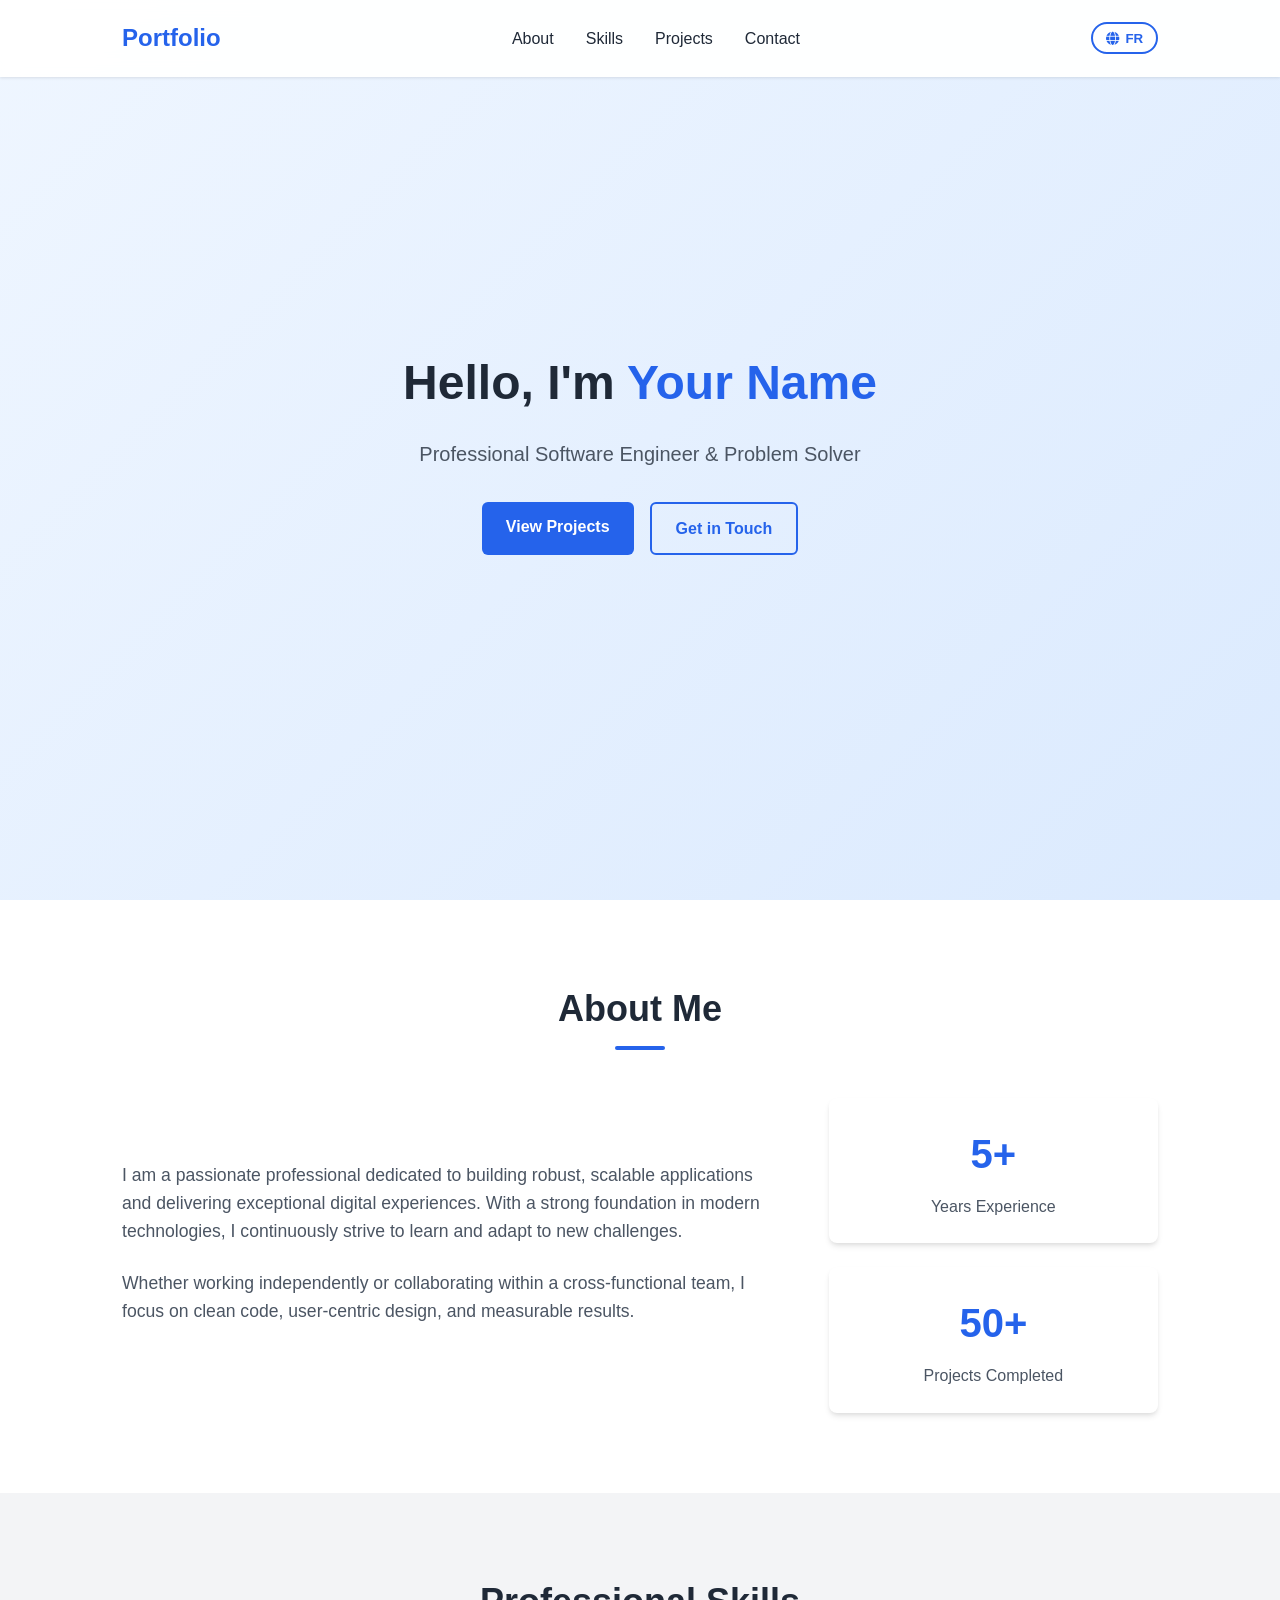
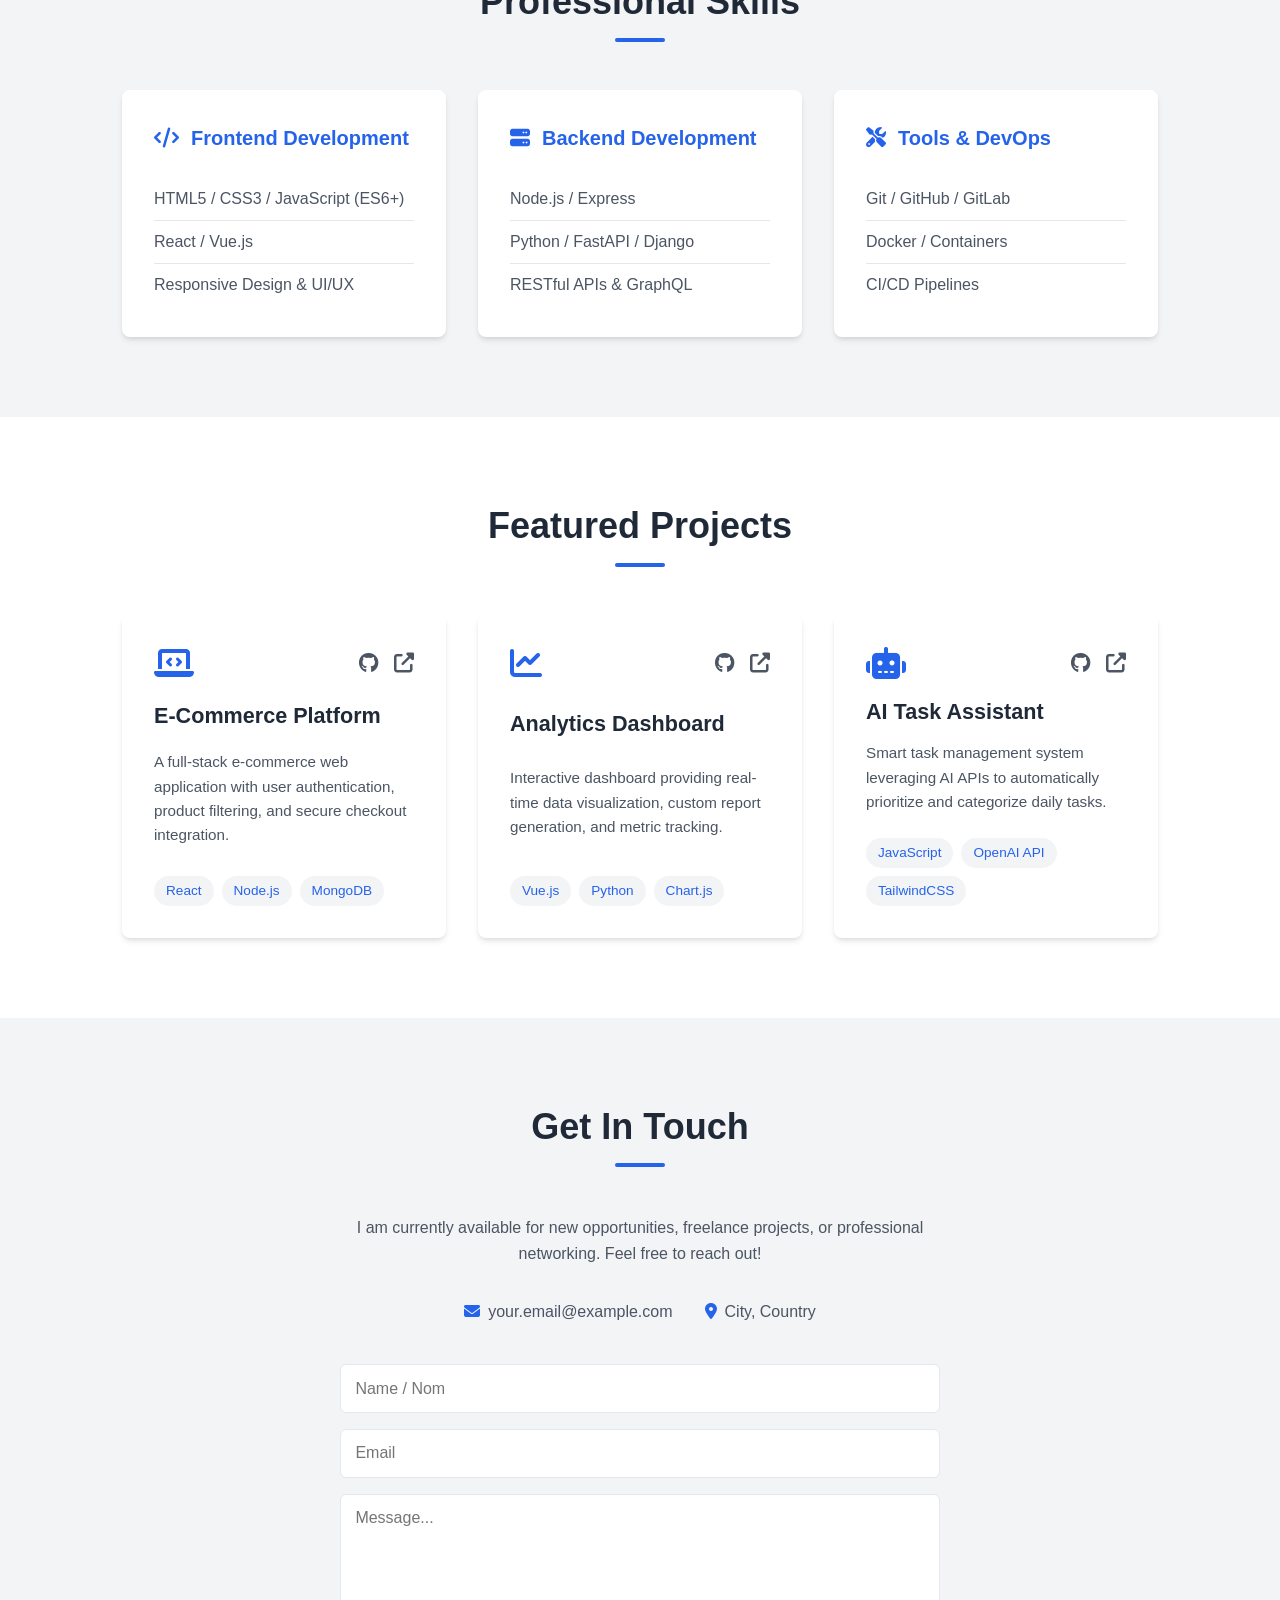
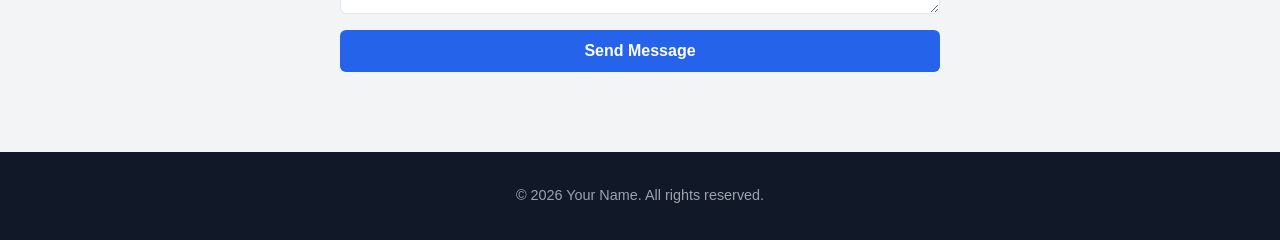
==== index.html @ 10d31c96 "Starting portfolio website" ====
<!DOCTYPE html>
<html lang="en" data-lang="en">
<head>
    <meta charset="UTF-8">
    <meta name="viewport" content="width=device-width, initial-scale=1.0">
    <title>Professional Portfolio</title>
    <link rel="stylesheet" href="style.css">
    <link rel="stylesheet" href="https://cdnjs.cloudflare.com/ajax/libs/font-awesome/6.4.0/css/all.min.css">
</head>
<body>
    <!-- Header / Navbar -->
    <header>
        <nav class="navbar">
            <div class="logo">
                <span data-en="Portfolio" data-fr="Portfolio">Portfolio</span>
            </div>
            <ul class="nav-links">
                <li><a href="#about" data-en="About" data-fr="À propos">About</a></li>
                <li><a href="#skills" data-en="Skills" data-fr="Compétences">Skills</a></li>
                <li><a href="#projects" data-en="Projects" data-fr="Projets">Projects</a></li>
                <li><a href="#contact" data-en="Contact" data-fr="Contact">Contact</a></li>
            </ul>
            <div class="lang-switch">
                <button id="lang-btn" class="lang-toggle-btn">
                    <i class="fas fa-globe"></i> <span id="lang-text">FR</span>
                </button>
            </div>
        </nav>
    </header>

    <!-- Hero Section -->
    <section id="hero" class="hero">
        <div class="hero-content">
            <h1 data-en="Hello, I'm <span class='highlight'>Your Name</span>" data-fr="Bonjour, je suis <span class='highlight'>Votre Nom</span>">Hello, I'm <span class="highlight">Your Name</span></h1>
            <p data-en="Professional Software Engineer & Problem Solver" data-fr="Ingénieur Logiciel & Résolveur de Problèmes">Professional Software Engineer & Problem Solver</p>
            <div class="hero-btns">
                <a href="#projects" class="btn primary-btn" data-en="View Projects" data-fr="Voir les Projets">View Projects</a>
                <a href="#contact" class="btn secondary-btn" data-en="Get in Touch" data-fr="Me Contacter">Get in Touch</a>
            </div>
        </div>
    </section>

    <!-- About Section -->
    <section id="about" class="section">
        <div class="container">
            <h2 class="section-title" data-en="About Me" data-fr="À propos de moi">About Me</h2>
            <div class="about-grid">
                <div class="about-text">
                    <p data-en="I am a passionate professional dedicated to building robust, scalable applications and delivering exceptional digital experiences. With a strong foundation in modern technologies, I continuously strive to learn and adapt to new challenges." data-fr="Je suis un professionnel passionné, dédié à la création d'applications robustes et évolutives ainsi qu'à la fourniture d'expériences numériques exceptionnelles. Fort d'une solide base dans les technologies modernes, je m'efforce continuellement d'apprendre et de m'adapter à de nouveaux défis.">
                        I am a passionate professional dedicated to building robust, scalable applications and delivering exceptional digital experiences. With a strong foundation in modern technologies, I continuously strive to learn and adapt to new challenges.
                    </p>
                    <p data-en="Whether working independently or collaborating within a cross-functional team, I focus on clean code, user-centric design, and measurable results." data-fr="Qu'il s'agisse de travailler en autonomie ou de collaborer au sein d'une équipe pluridisciplinaire, je privilégie un code propre, une conception centrée sur l'utilisateur et des résultats mesurables.">
                        Whether working independently or collaborating within a cross-functional team, I focus on clean code, user-centric design, and measurable results.
                    </p>
                </div>
                <div class="about-stats">
                    <div class="stat-card">
                        <h3>5+</h3>
                        <p data-en="Years Experience" data-fr="Années d'Expérience">Years Experience</p>
                    </div>
                    <div class="stat-card">
                        <h3>50+</h3>
                        <p data-en="Projects Completed" data-fr="Projets Réalisés">Projects Completed</p>
                    </div>
                </div>
            </div>
        </div>
    </section>

    <!-- Skills Section -->
    <section id="skills" class="section bg-light">
        <div class="container">
            <h2 class="section-title" data-en="Professional Skills" data-fr="Compétences Professionnelles">Professional Skills</h2>
            <div class="skills-grid">
                <div class="skill-category">
                    <h3 data-en="Frontend Development" data-fr="Développement Frontend"><i class="fas fa-code"></i> Frontend Development</h3>
                    <ul class="skill-list">
                        <li>HTML5 / CSS3 / JavaScript (ES6+)</li>
                        <li>React / Vue.js</li>
                        <li>Responsive Design & UI/UX</li>
                    </ul>
                </div>
                <div class="skill-category">
                    <h3 data-en="Backend Development" data-fr="Développement Backend"><i class="fas fa-server"></i> Backend Development</h3>
                    <ul class="skill-list">
                        <li>Node.js / Express</li>
                        <li>Python / FastAPI / Django</li>
                        <li>RESTful APIs & GraphQL</li>
                    </ul>
                </div>
                <div class="skill-category">
                    <h3 data-en="Tools & DevOps" data-fr="Outils & DevOps"><i class="fas fa-tools"></i> Tools & DevOps</h3>
                    <ul class="skill-list">
                        <li>Git / GitHub / GitLab</li>
                        <li>Docker / Containers</li>
                        <li>CI/CD Pipelines</li>
                    </ul>
                </div>
            </div>
        </div>
    </section>

    <!-- Projects Section -->
    <section id="projects" class="section">
        <div class="container">
            <h2 class="section-title" data-en="Featured Projects" data-fr="Projets Phares">Featured Projects</h2>
            <div class="projects-grid">
                <div class="project-card">
                    <div class="project-header">
                        <i class="fas fa-laptop-code"></i>
                        <div class="project-links">
                            <a href="#" target="_blank"><i class="fab fa-github"></i></a>
                            <a href="#" target="_blank"><i class="fas fa-external-link-alt"></i></a>
                        </div>
                    </div>
                    <h3 data-en="E-Commerce Platform" data-fr="Plateforme E-Commerce">E-Commerce Platform</h3>
                    <p data-en="A full-stack e-commerce web application with user authentication, product filtering, and secure checkout integration." data-fr="Une application web e-commerce full-stack avec authentification des utilisateurs, filtrage des produits et intégration de paiement sécurisé.">
                        A full-stack e-commerce web application with user authentication, product filtering, and secure checkout integration.
                    </p>
                    <div class="project-tags">
                        <span>React</span>
                        <span>Node.js</span>
                        <span>MongoDB</span>
                    </div>
                </div>

                <div class="project-card">
                    <div class="project-header">
                        <i class="fas fa-chart-line"></i>
                        <div class="project-links">
                            <a href="#" target="_blank"><i class="fab fa-github"></i></a>
                            <a href="#" target="_blank"><i class="fas fa-external-link-alt"></i></a>
                        </div>
                    </div>
                    <h3 data-en="Analytics Dashboard" data-fr="Tableau de Bord Analytique">Analytics Dashboard</h3>
                    <p data-en="Interactive dashboard providing real-time data visualization, custom report generation, and metric tracking." data-fr="Tableau de bord interactif offrant une visualisation des données en temps réel, la génération de rapports personnalisés et le suivi des métriques.">
                        Interactive dashboard providing real-time data visualization, custom report generation, and metric tracking.
                    </p>
                    <div class="project-tags">
                        <span>Vue.js</span>
                        <span>Python</span>
                        <span>Chart.js</span>
                    </div>
                </div>

                <div class="project-card">
                    <div class="project-header">
                        <i class="fas fa-robot"></i>
                        <div class="project-links">
                            <a href="#" target="_blank"><i class="fab fa-github"></i></a>
                            <a href="#" target="_blank"><i class="fas fa-external-link-alt"></i></a>
                        </div>
                    </div>
                    <h3 data-en="AI Task Assistant" data-fr="Assistant de Tâches IA">AI Task Assistant</h3>
                    <p data-en="Smart task management system leveraging AI APIs to automatically prioritize and categorize daily tasks." data-fr="Système intelligent de gestion des tâches exploitant des API d'IA pour prioriser et catégoriser automatiquement les tâches quotidiennes.">
                        Smart task management system leveraging AI APIs to automatically prioritize and categorize daily tasks.
                    </p>
                    <div class="project-tags">
                        <span>JavaScript</span>
                        <span>OpenAI API</span>
                        <span>TailwindCSS</span>
                    </div>
                </div>
            </div>
        </div>
    </section>

    <!-- Contact Section -->
    <section id="contact" class="section bg-light">
        <div class="container">
            <h2 class="section-title" data-en="Get In Touch" data-fr="Contactez-moi">Get In Touch</h2>
            <div class="contact-content">
                <p data-en="I am currently available for new opportunities, freelance projects, or professional networking. Feel free to reach out!" data-fr="Je suis actuellement disponible pour de nouvelles opportunités, des projets en freelance ou du networking professionnel. N'hésitez pas à me contacter !">
                    I am currently available for new opportunities, freelance projects, or professional networking. Feel free to reach out!
                </p>
                <div class="contact-info">
                    <div class="contact-item">
                        <i class="fas fa-envelope"></i>
                        <span>your.email@example.com</span>
                    </div>
                    <div class="contact-item">
                        <i class="fas fa-map-marker-alt"></i>
                        <span data-en="City, Country" data-fr="Ville, Pays">City, Country</span>
                    </div>
                </div>
                <form class="contact-form" onsubmit="event.preventDefault(); alert(document.documentElement.lang === 'fr' ? 'Merci pour votre message !' : 'Thank you for your message!');">
                    <input type="text" placeholder="Name / Nom" required>
                    <input type="email" placeholder="Email" required>
                    <textarea rows="5" placeholder="Message..." required></textarea>
                    <button type="submit" class="btn primary-btn" data-en="Send Message" data-fr="Envoyer le Message">Send Message</button>
                </form>
            </div>
        </div>
    </section>

    <!-- Footer -->
    <footer>
        <p>&copy; 2026 Your Name. <span data-en="All rights reserved." data-fr="Tous droits réservés.">All rights reserved.</span></p>
    </footer>

    <script src="script.js"></script>
</body>
</html>
---- style.css ----
/* Reset & Global Styles */
* {
    margin: 0;
    padding: 0;
    box-sizing: border-box;
}

:root {
    --primary-color: #2563eb;
    --primary-dark: #1d4ed8;
    --text-color: #1f2937;
    --text-light: #4b5563;
    --bg-color: #ffffff;
    --bg-light: #f3f4f6;
    --card-bg: #ffffff;
    --border-color: #e5e7eb;
    --shadow: 0 4px 6px -1px rgba(0, 0, 0, 0.1), 0 2px 4px -1px rgba(0, 0, 0, 0.06);
    --transition: all 0.3s ease;
}

html {
    scroll-behavior: smooth;
}

body {
    font-family: 'Segoe UI', Tahoma, Geneva, Verdana, sans-serif;
    color: var(--text-color);
    background-color: var(--bg-color);
    line-height: 1.6;
}

.container {
    max-width: 1100px;
    margin: 0 auto;
    padding: 0 2rem;
}

/* Navbar */
header {
    position: fixed;
    top: 0;
    left: 0;
    width: 100%;
    background-color: rgba(255, 255, 255, 0.95);
    backdrop-filter: blur(10px);
    box-shadow: 0 1px 3px rgba(0, 0, 0, 0.1);
    z-index: 1000;
}

.navbar {
    display: flex;
    justify-content: space-between;
    align-items: center;
    max-width: 1100px;
    margin: 0 auto;
    padding: 1.2rem 2rem;
}

.logo {
    font-size: 1.5rem;
    font-weight: bold;
    color: var(--primary-color);
}

.nav-links {
    display: flex;
    list-style: none;
    gap: 2rem;
}

.nav-links a {
    text-decoration: none;
    color: var(--text-color);
    font-weight: 500;
    transition: var(--transition);
}

.nav-links a:hover {
    color: var(--primary-color);
}

.lang-toggle-btn {
    background: transparent;
    border: 2px solid var(--primary-color);
    color: var(--primary-color);
    padding: 0.4rem 0.8rem;
    border-radius: 20px;
    cursor: pointer;
    font-weight: 600;
    display: flex;
    align-items: center;
    gap: 0.4rem;
    transition: var(--transition);
}

.lang-toggle-btn:hover {
    background-color: var(--primary-color);
    color: white;
}

/* Hero Section */
.hero {
    height: 100vh;
    display: flex;
    align-items: center;
    justify-content: center;
    text-align: center;
    background: linear-gradient(135deg, #eff6ff 0%, #dbeafe 100%);
    padding: 0 1rem;
}

.hero-content h1 {
    font-size: 3rem;
    margin-bottom: 1rem;
    color: var(--text-color);
}

.highlight {
    color: var(--primary-color);
}

.hero-content p {
    font-size: 1.25rem;
    color: var(--text-light);
    margin-bottom: 2rem;
}

.hero-btns {
    display: flex;
    gap: 1rem;
    justify-content: center;
}

.btn {
    display: inline-block;
    padding: 0.75rem 1.5rem;
    border-radius: 6px;
    text-decoration: none;
    font-weight: 600;
    transition: var(--transition);
}

.primary-btn {
    background-color: var(--primary-color);
    color: white;
}

.primary-btn:hover {
    background-color: var(--primary-dark);
}

.secondary-btn {
    background-color: transparent;
    color: var(--primary-color);
    border: 2px solid var(--primary-color);
}

.secondary-btn:hover {
    background-color: var(--primary-color);
    color: white;
}

/* General Sections */
.section {
    padding: 5rem 0;
}

.bg-light {
    background-color: var(--bg-light);
}

.section-title {
    text-align: center;
    font-size: 2.25rem;
    margin-bottom: 3rem;
    position: relative;
}

.section-title::after {
    content: '';
    display: block;
    width: 50px;
    height: 4px;
    background-color: var(--primary-color);
    margin: 0.5rem auto 0;
    border-radius: 2px;
}

/* About Section */
.about-grid {
    display: grid;
    grid-template-columns: 2fr 1fr;
    gap: 3rem;
    align-items: center;
}

.about-text p {
    margin-bottom: 1.5rem;
    color: var(--text-light);
    font-size: 1.1rem;
}

.about-stats {
    display: flex;
    flex-direction: column;
    gap: 1.5rem;
}

.stat-card {
    background: var(--card-bg);
    padding: 1.5rem;
    border-radius: 8px;
    text-align: center;
    box-shadow: var(--shadow);
}

.stat-card h3 {
    font-size: 2.5rem;
    color: var(--primary-color);
    margin-bottom: 0.5rem;
}

.stat-card p {
    color: var(--text-light);
    font-weight: 500;
}

/* Skills Section */
.skills-grid {
    display: grid;
    grid-template-columns: repeat(auto-fit, minmax(300px, 1fr));
    gap: 2rem;
}

.skill-category {
    background: var(--card-bg);
    padding: 2rem;
    border-radius: 8px;
    box-shadow: var(--shadow);
    transition: var(--transition);
}

.skill-category:hover {
    transform: translateY(-5px);
}

.skill-category h3 {
    font-size: 1.25rem;
    margin-bottom: 1.5rem;
    display: flex;
    align-items: center;
    gap: 0.75rem;
    color: var(--primary-color);
}

.skill-list {
    list-style: none;
}

.skill-list li {
    padding: 0.5rem 0;
    border-bottom: 1px solid var(--border-color);
    color: var(--text-light);
}

.skill-list li:last-child {
    border-bottom: none;
}

/* Projects Section */
.projects-grid {
    display: grid;
    grid-template-columns: repeat(auto-fit, minmax(320px, 1fr));
    gap: 2rem;
}

.project-card {
    background: var(--card-bg);
    padding: 2rem;
    border-radius: 8px;
    box-shadow: var(--shadow);
    display: flex;
    flex-direction: column;
    justify-content: space-between;
    transition: var(--transition);
}

.project-card:hover {
    transform: translateY(-5px);
}

.project-header {
    display: flex;
    justify-content: space-between;
    align-items: center;
    font-size: 2rem;
    color: var(--primary-color);
    margin-bottom: 1rem;
}

.project-links {
    display: flex;
    gap: 1rem;
    font-size: 1.25rem;
}

.project-links a {
    color: var(--text-light);
    transition: var(--transition);
}

.project-links a:hover {
    color: var(--primary-color);
}

.project-card h3 {
    font-size: 1.35rem;
    margin-bottom: 0.75rem;
}

.project-card p {
    color: var(--text-light);
    margin-bottom: 1.5rem;
    font-size: 0.95rem;
}

.project-tags {
    display: flex;
    flex-wrap: wrap;
    gap: 0.5rem;
}

.project-tags span {
    background-color: var(--bg-light);
    color: var(--primary-color);
    padding: 0.25rem 0.75rem;
    border-radius: 15px;
    font-size: 0.85rem;
    font-weight: 500;
}

/* Contact Section */
.contact-content {
    max-width: 600px;
    margin: 0 auto;
    text-align: center;
}

.contact-content > p {
    color: var(--text-light);
    margin-bottom: 2rem;
}

.contact-info {
    display: flex;
    justify-content: center;
    gap: 2rem;
    margin-bottom: 2.5rem;
}

.contact-item {
    display: flex;
    align-items: center;
    gap: 0.5rem;
    color: var(--text-light);
    font-weight: 500;
}

.contact-item i {
    color: var(--primary-color);
}

.contact-form {
    display: flex;
    flex-direction: column;
    gap: 1rem;
}

.contact-form input,
.contact-form textarea {
    padding: 0.9rem;
    border: 1px solid var(--border-color);
    border-radius: 6px;
    font-family: inherit;
    font-size: 1rem;
    background-color: var(--card-bg);
    color: var(--text-color);
    transition: var(--transition);
}

.contact-form input:focus,
.contact-form textarea:focus {
    outline: none;
    border-color: var(--primary-color);
    box-shadow: 0 0 0 3px rgba(37, 99, 235, 0.1);
}

.contact-form button {
    cursor: pointer;
    border: none;
    font-size: 1rem;
}

/* Footer */
footer {
    background-color: #111827;
    color: #9ca3af;
    text-align: center;
    padding: 2rem 0;
    font-size: 0.9rem;
}

/* Responsive design */
@media (max-width: 768px) {
    .about-grid {
        grid-template-columns: 1fr;
        gap: 2rem;
    }
    
    .nav-links {
        display: none; /* Can be expanded with a hamburger menu later if needed */
    }

    .hero-content h1 {
        font-size: 2.25rem;
    }

    .contact-info {
        flex-direction: column;
        gap: 1rem;
    }
}
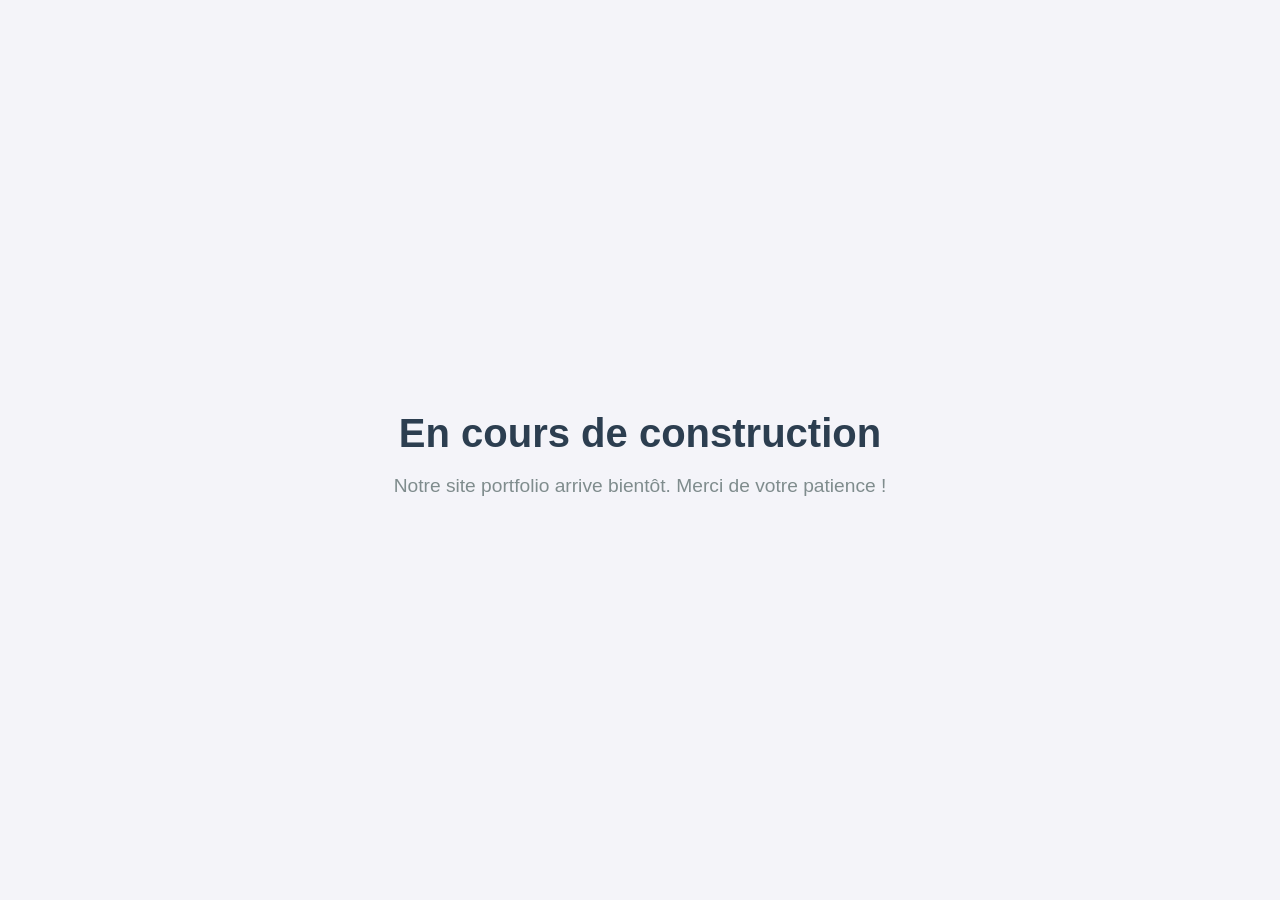
==== commit 90a3b129: "Favicon and temporary construction page" ====
--- a/index.html
+++ b/index.html
@@ -1,203 +1,41 @@
 <!DOCTYPE html>
-<html lang="en" data-lang="en">
+<html lang="fr">
 <head>
     <meta charset="UTF-8">
     <meta name="viewport" content="width=device-width, initial-scale=1.0">
-    <title>Professional Portfolio</title>
-    <link rel="stylesheet" href="style.css">
-    <link rel="stylesheet" href="https://cdnjs.cloudflare.com/ajax/libs/font-awesome/6.4.0/css/all.min.css">
+    <title>Bruce Pourny - Portfolio</title>
+    <link rel="icon" href="images/favicon.jpg" type="image/x-icon">
+    <style>
+        body {
+            margin: 0;
+            padding: 0;
+            display: flex;
+            justify-content: center;
+            align-items: center;
+            height: 100vh;
+            background-color: #f4f4f9;
+            font-family: 'Segoe UI', Tahoma, Geneva, Verdana, sans-serif;
+            color: #333;
+        }
+        .container {
+            text-align: center;
+            padding: 2rem;
+        }
+        h1 {
+            font-size: 2.5rem;
+            margin-bottom: 1rem;
+            color: #2c3e50;
+        }
+        p {
+            font-size: 1.2rem;
+            color: #7f8c8d;
+        }
+    </style>
 </head>
 <body>
-    <!-- Header / Navbar -->
-    <header>
-        <nav class="navbar">
-            <div class="logo">
-                <span data-en="Portfolio" data-fr="Portfolio">Portfolio</span>
-            </div>
-            <ul class="nav-links">
-                <li><a href="#about" data-en="About" data-fr="À propos">About</a></li>
-                <li><a href="#skills" data-en="Skills" data-fr="Compétences">Skills</a></li>
-                <li><a href="#projects" data-en="Projects" data-fr="Projets">Projects</a></li>
-                <li><a href="#contact" data-en="Contact" data-fr="Contact">Contact</a></li>
-            </ul>
-            <div class="lang-switch">
-                <button id="lang-btn" class="lang-toggle-btn">
-                    <i class="fas fa-globe"></i> <span id="lang-text">FR</span>
-                </button>
-            </div>
-        </nav>
-    </header>
-
-    <!-- Hero Section -->
-    <section id="hero" class="hero">
-        <div class="hero-content">
-            <h1 data-en="Hello, I'm <span class='highlight'>Your Name</span>" data-fr="Bonjour, je suis <span class='highlight'>Votre Nom</span>">Hello, I'm <span class="highlight">Your Name</span></h1>
-            <p data-en="Professional Software Engineer & Problem Solver" data-fr="Ingénieur Logiciel & Résolveur de Problèmes">Professional Software Engineer & Problem Solver</p>
-            <div class="hero-btns">
-                <a href="#projects" class="btn primary-btn" data-en="View Projects" data-fr="Voir les Projets">View Projects</a>
-                <a href="#contact" class="btn secondary-btn" data-en="Get in Touch" data-fr="Me Contacter">Get in Touch</a>
-            </div>
-        </div>
-    </section>
-
-    <!-- About Section -->
-    <section id="about" class="section">
-        <div class="container">
-            <h2 class="section-title" data-en="About Me" data-fr="À propos de moi">About Me</h2>
-            <div class="about-grid">
-                <div class="about-text">
-                    <p data-en="I am a passionate professional dedicated to building robust, scalable applications and delivering exceptional digital experiences. With a strong foundation in modern technologies, I continuously strive to learn and adapt to new challenges." data-fr="Je suis un professionnel passionné, dédié à la création d'applications robustes et évolutives ainsi qu'à la fourniture d'expériences numériques exceptionnelles. Fort d'une solide base dans les technologies modernes, je m'efforce continuellement d'apprendre et de m'adapter à de nouveaux défis.">
-                        I am a passionate professional dedicated to building robust, scalable applications and delivering exceptional digital experiences. With a strong foundation in modern technologies, I continuously strive to learn and adapt to new challenges.
-                    </p>
-                    <p data-en="Whether working independently or collaborating within a cross-functional team, I focus on clean code, user-centric design, and measurable results." data-fr="Qu'il s'agisse de travailler en autonomie ou de collaborer au sein d'une équipe pluridisciplinaire, je privilégie un code propre, une conception centrée sur l'utilisateur et des résultats mesurables.">
-                        Whether working independently or collaborating within a cross-functional team, I focus on clean code, user-centric design, and measurable results.
-                    </p>
-                </div>
-                <div class="about-stats">
-                    <div class="stat-card">
-                        <h3>5+</h3>
-                        <p data-en="Years Experience" data-fr="Années d'Expérience">Years Experience</p>
-                    </div>
-                    <div class="stat-card">
-                        <h3>50+</h3>
-                        <p data-en="Projects Completed" data-fr="Projets Réalisés">Projects Completed</p>
-                    </div>
-                </div>
-            </div>
-        </div>
-    </section>
-
-    <!-- Skills Section -->
-    <section id="skills" class="section bg-light">
-        <div class="container">
-            <h2 class="section-title" data-en="Professional Skills" data-fr="Compétences Professionnelles">Professional Skills</h2>
-            <div class="skills-grid">
-                <div class="skill-category">
-                    <h3 data-en="Frontend Development" data-fr="Développement Frontend"><i class="fas fa-code"></i> Frontend Development</h3>
-                    <ul class="skill-list">
-                        <li>HTML5 / CSS3 / JavaScript (ES6+)</li>
-                        <li>React / Vue.js</li>
-                        <li>Responsive Design & UI/UX</li>
-                    </ul>
-                </div>
-                <div class="skill-category">
-                    <h3 data-en="Backend Development" data-fr="Développement Backend"><i class="fas fa-server"></i> Backend Development</h3>
-                    <ul class="skill-list">
-                        <li>Node.js / Express</li>
-                        <li>Python / FastAPI / Django</li>
-                        <li>RESTful APIs & GraphQL</li>
-                    </ul>
-                </div>
-                <div class="skill-category">
-                    <h3 data-en="Tools & DevOps" data-fr="Outils & DevOps"><i class="fas fa-tools"></i> Tools & DevOps</h3>
-                    <ul class="skill-list">
-                        <li>Git / GitHub / GitLab</li>
-                        <li>Docker / Containers</li>
-                        <li>CI/CD Pipelines</li>
-                    </ul>
-                </div>
-            </div>
-        </div>
-    </section>
-
-    <!-- Projects Section -->
-    <section id="projects" class="section">
-        <div class="container">
-            <h2 class="section-title" data-en="Featured Projects" data-fr="Projets Phares">Featured Projects</h2>
-            <div class="projects-grid">
-                <div class="project-card">
-                    <div class="project-header">
-                        <i class="fas fa-laptop-code"></i>
-                        <div class="project-links">
-                            <a href="#" target="_blank"><i class="fab fa-github"></i></a>
-                            <a href="#" target="_blank"><i class="fas fa-external-link-alt"></i></a>
-                        </div>
-                    </div>
-                    <h3 data-en="E-Commerce Platform" data-fr="Plateforme E-Commerce">E-Commerce Platform</h3>
-                    <p data-en="A full-stack e-commerce web application with user authentication, product filtering, and secure checkout integration." data-fr="Une application web e-commerce full-stack avec authentification des utilisateurs, filtrage des produits et intégration de paiement sécurisé.">
-                        A full-stack e-commerce web application with user authentication, product filtering, and secure checkout integration.
-                    </p>
-                    <div class="project-tags">
-                        <span>React</span>
-                        <span>Node.js</span>
-                        <span>MongoDB</span>
-                    </div>
-                </div>
-
-                <div class="project-card">
-                    <div class="project-header">
-                        <i class="fas fa-chart-line"></i>
-                        <div class="project-links">
-                            <a href="#" target="_blank"><i class="fab fa-github"></i></a>
-                            <a href="#" target="_blank"><i class="fas fa-external-link-alt"></i></a>
-                        </div>
-                    </div>
-                    <h3 data-en="Analytics Dashboard" data-fr="Tableau de Bord Analytique">Analytics Dashboard</h3>
-                    <p data-en="Interactive dashboard providing real-time data visualization, custom report generation, and metric tracking." data-fr="Tableau de bord interactif offrant une visualisation des données en temps réel, la génération de rapports personnalisés et le suivi des métriques.">
-                        Interactive dashboard providing real-time data visualization, custom report generation, and metric tracking.
-                    </p>
-                    <div class="project-tags">
-                        <span>Vue.js</span>
-                        <span>Python</span>
-                        <span>Chart.js</span>
-                    </div>
-                </div>
-
-                <div class="project-card">
-                    <div class="project-header">
-                        <i class="fas fa-robot"></i>
-                        <div class="project-links">
-                            <a href="#" target="_blank"><i class="fab fa-github"></i></a>
-                            <a href="#" target="_blank"><i class="fas fa-external-link-alt"></i></a>
-                        </div>
-                    </div>
-                    <h3 data-en="AI Task Assistant" data-fr="Assistant de Tâches IA">AI Task Assistant</h3>
-                    <p data-en="Smart task management system leveraging AI APIs to automatically prioritize and categorize daily tasks." data-fr="Système intelligent de gestion des tâches exploitant des API d'IA pour prioriser et catégoriser automatiquement les tâches quotidiennes.">
-                        Smart task management system leveraging AI APIs to automatically prioritize and categorize daily tasks.
-                    </p>
-                    <div class="project-tags">
-                        <span>JavaScript</span>
-                        <span>OpenAI API</span>
-                        <span>TailwindCSS</span>
-                    </div>
-                </div>
-            </div>
-        </div>
-    </section>
-
-    <!-- Contact Section -->
-    <section id="contact" class="section bg-light">
-        <div class="container">
-            <h2 class="section-title" data-en="Get In Touch" data-fr="Contactez-moi">Get In Touch</h2>
-            <div class="contact-content">
-                <p data-en="I am currently available for new opportunities, freelance projects, or professional networking. Feel free to reach out!" data-fr="Je suis actuellement disponible pour de nouvelles opportunités, des projets en freelance ou du networking professionnel. N'hésitez pas à me contacter !">
-                    I am currently available for new opportunities, freelance projects, or professional networking. Feel free to reach out!
-                </p>
-                <div class="contact-info">
-                    <div class="contact-item">
-                        <i class="fas fa-envelope"></i>
-                        <span>your.email@example.com</span>
-                    </div>
-                    <div class="contact-item">
-                        <i class="fas fa-map-marker-alt"></i>
-                        <span data-en="City, Country" data-fr="Ville, Pays">City, Country</span>
-                    </div>
-                </div>
-                <form class="contact-form" onsubmit="event.preventDefault(); alert(document.documentElement.lang === 'fr' ? 'Merci pour votre message !' : 'Thank you for your message!');">
-                    <input type="text" placeholder="Name / Nom" required>
-                    <input type="email" placeholder="Email" required>
-                    <textarea rows="5" placeholder="Message..." required></textarea>
-                    <button type="submit" class="btn primary-btn" data-en="Send Message" data-fr="Envoyer le Message">Send Message</button>
-                </form>
-            </div>
-        </div>
-    </section>
-
-    <!-- Footer -->
-    <footer>
-        <p>&copy; 2026 Your Name. <span data-en="All rights reserved." data-fr="Tous droits réservés.">All rights reserved.</span></p>
-    </footer>
-
-    <script src="script.js"></script>
+    <div class="container">
+        <h1>En cours de construction</h1>
+        <p>Notre site portfolio arrive bientôt. Merci de votre patience !</p>
+    </div>
 </body>
-</html>+</html>
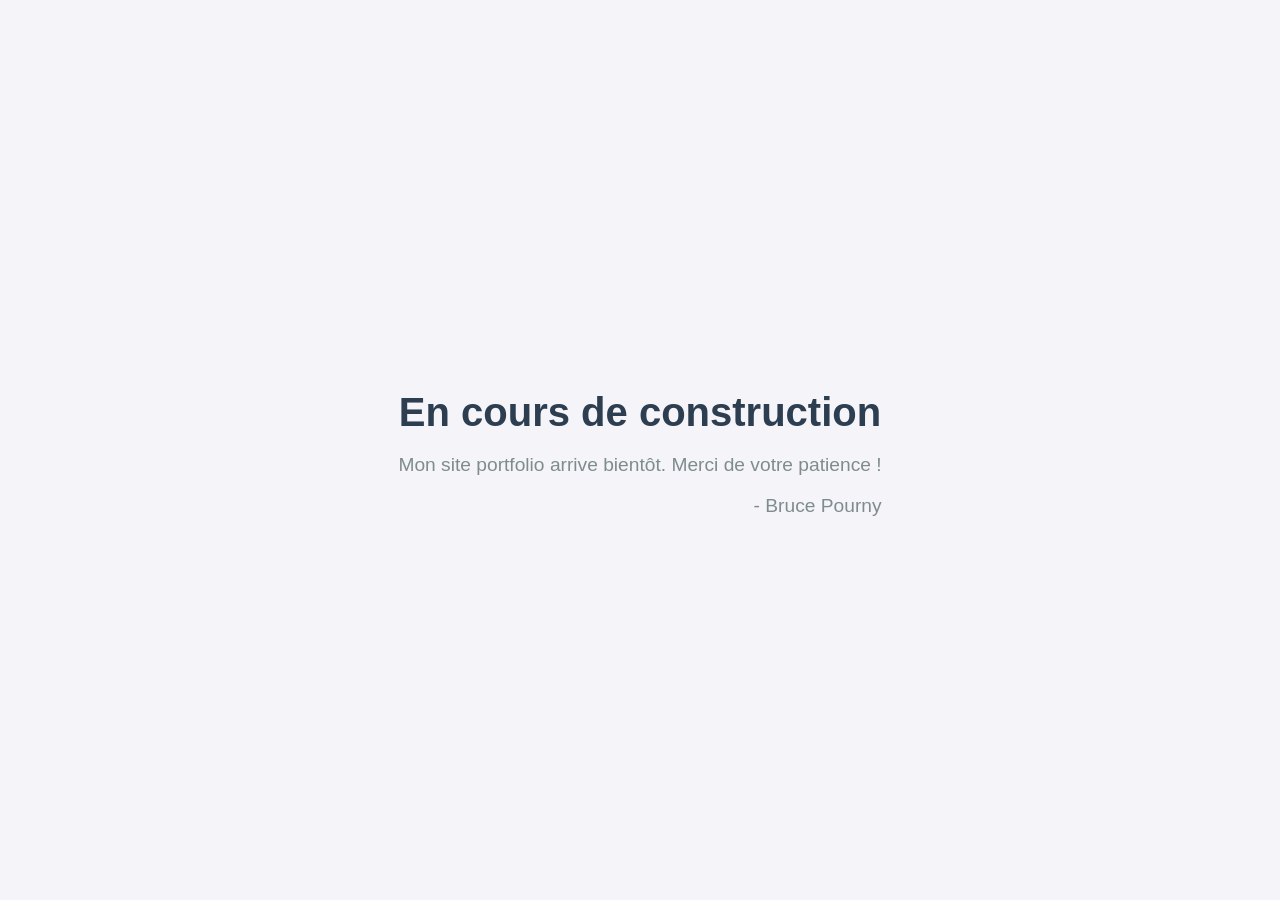
==== commit ebdce95f: "Minor changes to temporary index" ====
--- a/index.html
+++ b/index.html
@@ -35,7 +35,8 @@
 <body>
     <div class="container">
         <h1>En cours de construction</h1>
-        <p>Notre site portfolio arrive bientôt. Merci de votre patience !</p>
+        <p>Mon site portfolio arrive bientôt. Merci de votre patience !</p>
+        <p align="right">- Bruce Pourny</p>
     </div>
 </body>
 </html>
